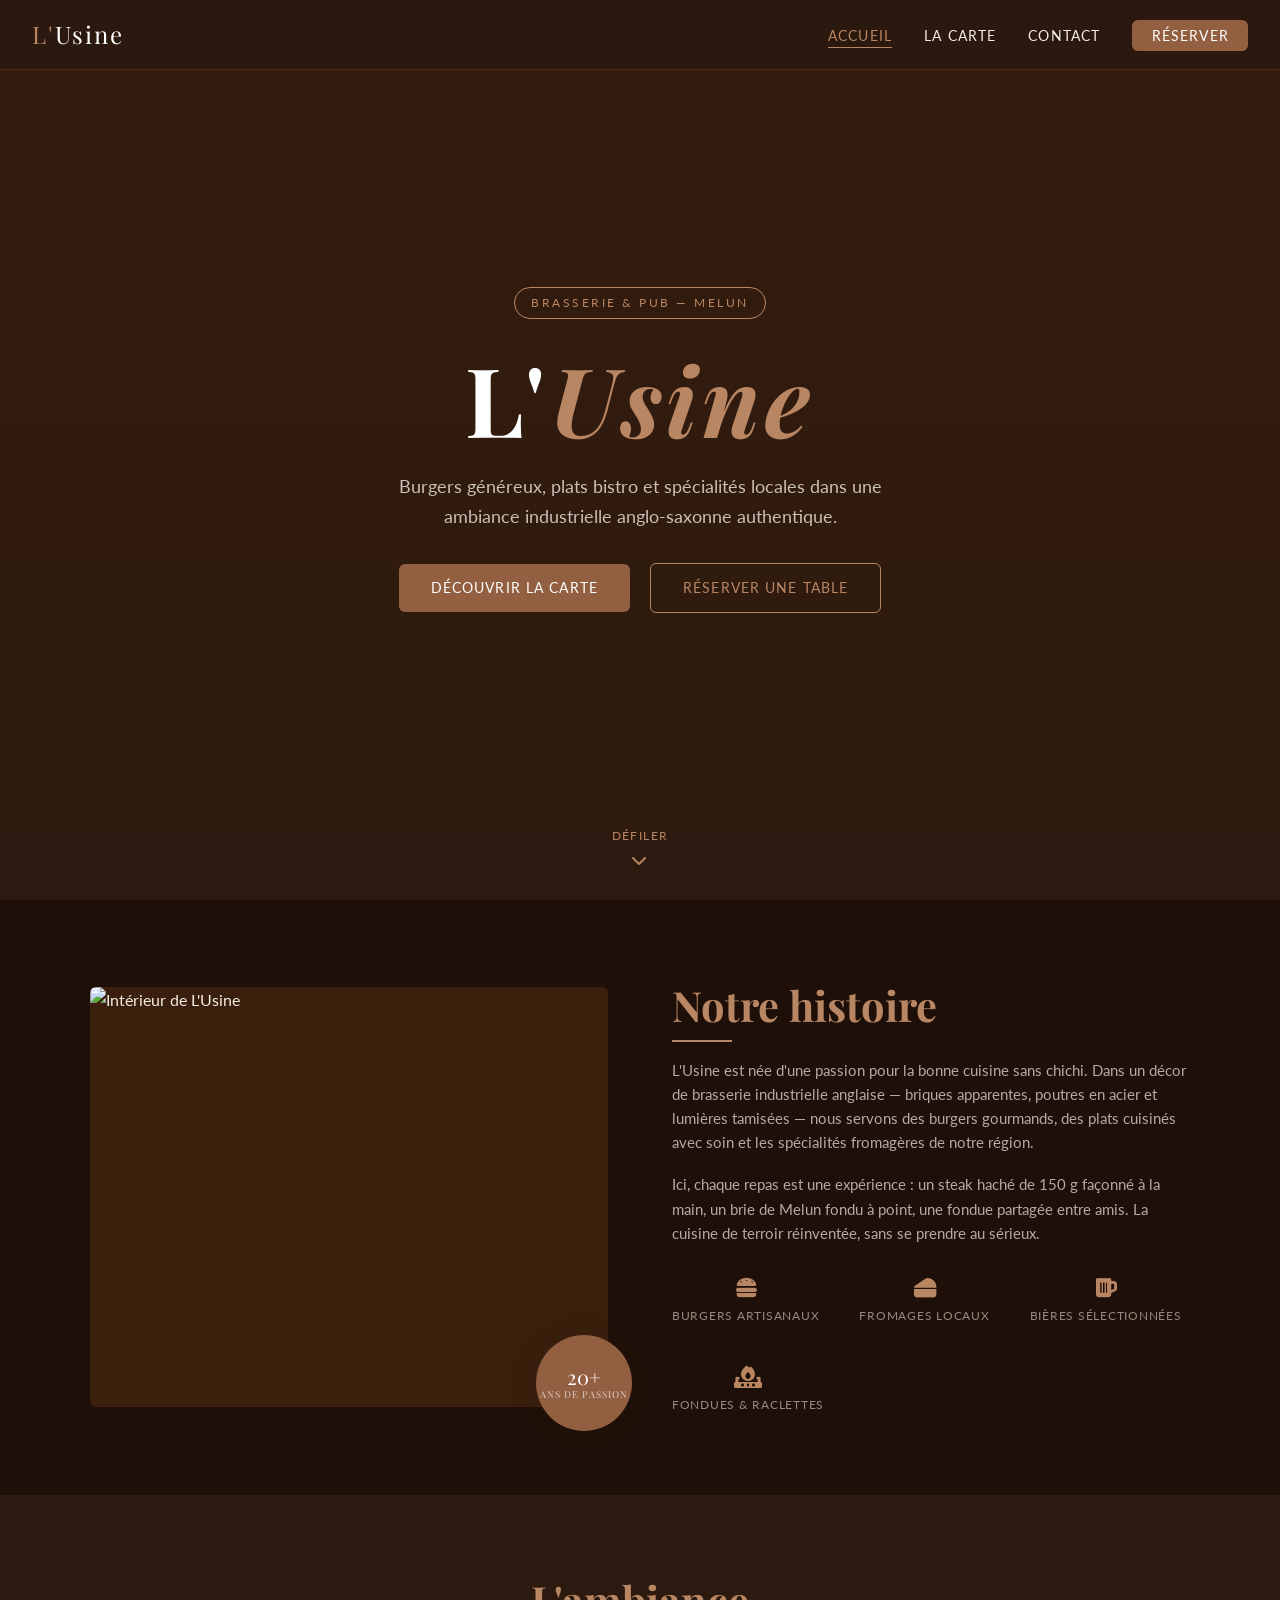
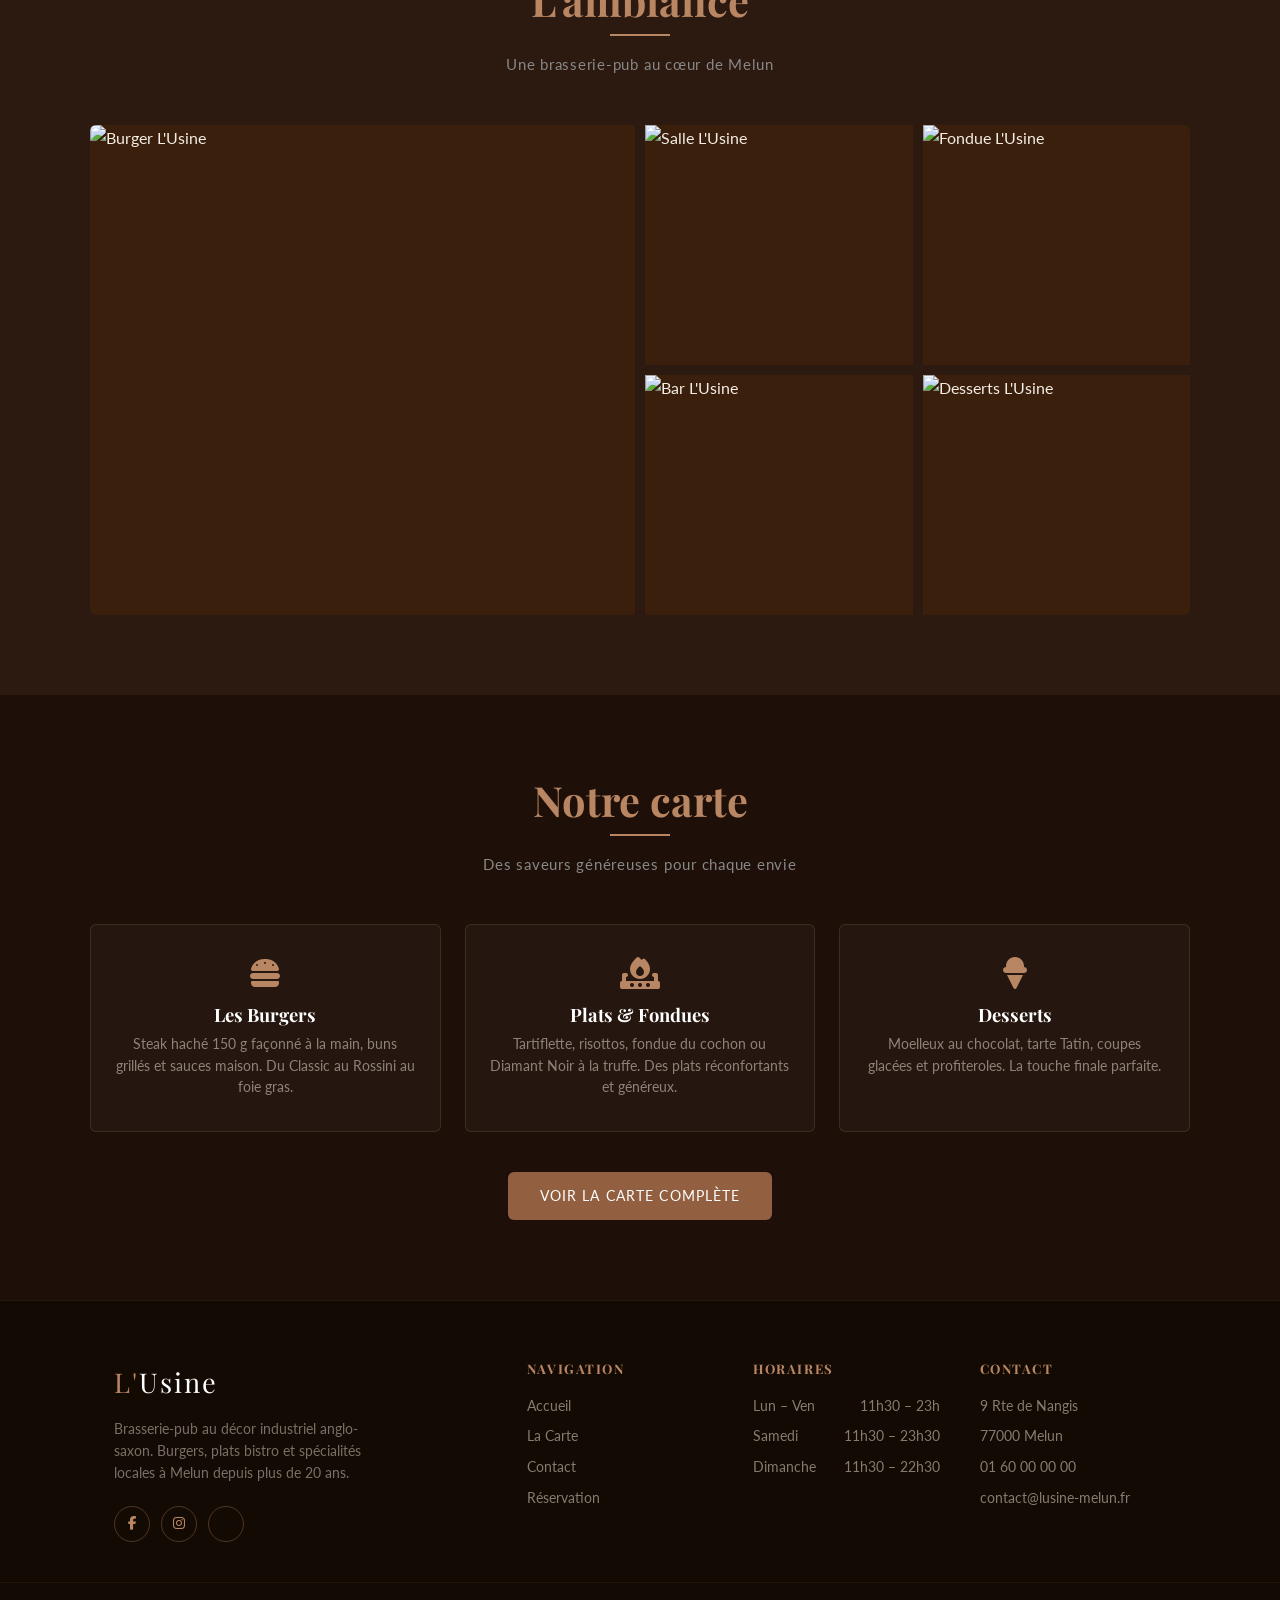
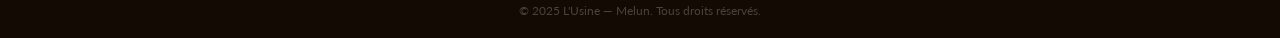
==== index.html @ f3fccd59 "Add files via upload" ====
<!DOCTYPE html>
<html lang="fr">
<head>
  <meta charset="UTF-8" />
  <meta name="viewport" content="width=device-width, initial-scale=1.0" />
  <title>L'Usine — Brasserie & Burgers à Melun</title>
  <meta name="description" content="L'Usine, brasserie-pub au décor industriel anglo-saxon. Burgers, plats bistro et spécialités locales à Melun. Ouvert 7j/7." />
  <link rel="preconnect" href="https://fonts.googleapis.com" />
  <link rel="preconnect" href="https://fonts.gstatic.com" crossorigin />
  <link href="https://fonts.googleapis.com/css2?family=Playfair+Display:ital,wght@0,400;0,700;1,400&family=Lato:wght@300;400;700&display=swap" rel="stylesheet" />
  <link rel="stylesheet" href="https://cdnjs.cloudflare.com/ajax/libs/font-awesome/6.5.1/css/all.min.css" />
  <link rel="stylesheet" href="style.css" />
</head>
<body>

  <!-- NAV -->
  <nav id="navbar">
    <a href="index.html" class="nav-logo">L'<span>Usine</span></a>
    <ul class="nav-links" id="navLinks">
      <li><a href="index.html" class="active">Accueil</a></li>
      <li><a href="menu.html">La Carte</a></li>
      <li><a href="contact.html">Contact</a></li>
      <li><a href="contact.html" class="nav-cta">Réserver</a></li>
    </ul>
    <button class="hamburger" id="hamburger" aria-label="Menu">
      <span></span><span></span><span></span>
    </button>
  </nav>

  <!-- HERO -->
  <section class="hero" id="home">
    <div class="hero-bg"></div>
    <div class="hero-overlay"></div>
    <div class="hero-content">
      <span class="hero-tag">Brasserie &amp; Pub — Melun</span>
      <h1 class="hero-title">L'<em>Usine</em></h1>
      <p class="hero-sub">Burgers généreux, plats bistro et spécialités locales dans une ambiance industrielle anglo-saxonne authentique.</p>
      <a href="menu.html" class="btn btn-primary">Découvrir la carte</a>
      <a href="contact.html" class="btn btn-outline">Réserver une table</a>
    </div>
    <div class="hero-scroll">
      <span>Défiler</span>
      <i class="fa-solid fa-chevron-down"></i>
    </div>
  </section>

  <!-- ABOUT -->
  <section id="about">
    <div class="container">
      <div class="about-grid">
        <div class="about-img-wrap">
          <img src="images/about.jpg" alt="Intérieur de L'Usine" loading="lazy" />
          <div class="about-badge">
            <span>20+</span>
            <small>ans de passion</small>
          </div>
        </div>
        <div class="about-text">
          <h2 class="section-title">Notre histoire</h2>
          <div class="section-divider"></div>
          <p>L'Usine est née d'une passion pour la bonne cuisine sans chichi. Dans un décor de brasserie industrielle anglaise — briques apparentes, poutres en acier et lumières tamisées — nous servons des burgers gourmands, des plats cuisinés avec soin et les spécialités fromagères de notre région.</p>
          <p>Ici, chaque repas est une expérience : un steak haché de 150 g façonné à la main, un brie de Melun fondu à point, une fondue partagée entre amis. La cuisine de terroir réinventée, sans se prendre au sérieux.</p>
          <div class="about-features">
            <div class="about-feat">
              <i class="fa-solid fa-burger"></i>
              <span>Burgers artisanaux</span>
            </div>
            <div class="about-feat">
              <i class="fa-solid fa-cheese"></i>
              <span>Fromages locaux</span>
            </div>
            <div class="about-feat">
              <i class="fa-solid fa-beer-mug-empty"></i>
              <span>Bières sélectionnées</span>
            </div>
            <div class="about-feat">
              <i class="fa-solid fa-fire-burner"></i>
              <span>Fondues &amp; raclettes</span>
            </div>
          </div>
        </div>
      </div>
    </div>
  </section>

  <!-- GALLERY -->
  <section id="gallery">
    <div class="container">
      <h2 class="section-title">L'ambiance</h2>
      <div class="section-divider"></div>
      <p class="section-sub">Une brasserie-pub au cœur de Melun</p>
      <div class="gallery-grid">
        <div class="gallery-item">
          <img src="images/gallery-1.jpg" alt="Burger L'Usine" loading="lazy" />
          <div class="gallery-overlay"><i class="fa-solid fa-magnifying-glass-plus"></i></div>
        </div>
        <div class="gallery-item">
          <img src="images/gallery-2.jpg" alt="Salle L'Usine" loading="lazy" />
          <div class="gallery-overlay"><i class="fa-solid fa-magnifying-glass-plus"></i></div>
        </div>
        <div class="gallery-item">
          <img src="images/gallery-3.jpg" alt="Fondue L'Usine" loading="lazy" />
          <div class="gallery-overlay"><i class="fa-solid fa-magnifying-glass-plus"></i></div>
        </div>
        <div class="gallery-item">
          <img src="images/gallery-4.jpg" alt="Bar L'Usine" loading="lazy" />
          <div class="gallery-overlay"><i class="fa-solid fa-magnifying-glass-plus"></i></div>
        </div>
        <div class="gallery-item">
          <img src="images/gallery-5.jpg" alt="Desserts L'Usine" loading="lazy" />
          <div class="gallery-overlay"><i class="fa-solid fa-magnifying-glass-plus"></i></div>
        </div>
      </div>
    </div>
  </section>

  <!-- MENU PREVIEW -->
  <section id="menu-preview">
    <div class="container">
      <h2 class="section-title">Notre carte</h2>
      <div class="section-divider"></div>
      <p class="section-sub">Des saveurs généreuses pour chaque envie</p>
      <div class="menu-preview-cards">
        <div class="menu-card">
          <i class="fa-solid fa-burger"></i>
          <h3>Les Burgers</h3>
          <p>Steak haché 150 g façonné à la main, buns grillés et sauces maison. Du Classic au Rossini au foie gras.</p>
        </div>
        <div class="menu-card">
          <i class="fa-solid fa-fire-burner"></i>
          <h3>Plats &amp; Fondues</h3>
          <p>Tartiflette, risottos, fondue du cochon ou Diamant Noir à la truffe. Des plats réconfortants et généreux.</p>
        </div>
        <div class="menu-card">
          <i class="fa-solid fa-ice-cream"></i>
          <h3>Desserts</h3>
          <p>Moelleux au chocolat, tarte Tatin, coupes glacées et profiteroles. La touche finale parfaite.</p>
        </div>
      </div>
      <div style="text-align:center">
        <a href="menu.html" class="btn btn-primary">Voir la carte complète</a>
      </div>
    </div>
  </section>

  <!-- FOOTER -->
  <footer>
    <div class="footer-grid">
      <div class="footer-brand">
        <a href="index.html" class="nav-logo">L'<span>Usine</span></a>
        <p>Brasserie-pub au décor industriel anglo-saxon. Burgers, plats bistro et spécialités locales à Melun depuis plus de 20 ans.</p>
        <div class="social-links">
          <a href="#" aria-label="Facebook"><i class="fa-brands fa-facebook-f"></i></a>
          <a href="#" aria-label="Instagram"><i class="fa-brands fa-instagram"></i></a>
          <a href="#" aria-label="TripAdvisor"><i class="fa-brands fa-tripadvisor"></i></a>
        </div>
      </div>
      <div class="footer-col">
        <h4>Navigation</h4>
        <ul>
          <li><a href="index.html">Accueil</a></li>
          <li><a href="menu.html">La Carte</a></li>
          <li><a href="contact.html">Contact</a></li>
          <li><a href="contact.html">Réservation</a></li>
        </ul>
      </div>
      <div class="footer-col">
        <h4>Horaires</h4>
        <ul class="footer-hours">
          <li><span class="day">Lun – Ven</span><span>11h30 – 23h</span></li>
          <li><span class="day">Samedi</span><span>11h30 – 23h30</span></li>
          <li><span class="day">Dimanche</span><span>11h30 – 22h30</span></li>
        </ul>
      </div>
      <div class="footer-col">
        <h4>Contact</h4>
        <ul>
          <li>9 Rte de Nangis</li>
          <li>77000 Melun</li>
          <li><a href="tel:+33160000000">01 60 00 00 00</a></li>
          <li><a href="mailto:contact@lusine-melun.fr">contact@lusine-melun.fr</a></li>
        </ul>
      </div>
    </div>
    <div class="footer-bottom">
      <p>&copy; 2025 L'Usine — Melun. Tous droits réservés.</p>
    </div>
  </footer>

  <script src="script.js"></script>
</body>
</html>
---- style.css ----
/* ===== VARIABLES & RESET ===== */
:root {
  --dark:    #2c190f;
  --mid:     #925f41;
  --accent:  #b98663;
  --light:   #f5ede4;
  --white:   #ffffff;
  --grey:    #888;
  --radius:  6px;
  --trans:   0.3s ease;
  --shadow:  0 4px 24px rgba(44,25,15,0.18);
}

*, *::before, *::after { box-sizing: border-box; margin: 0; padding: 0; }

html { scroll-behavior: smooth; font-size: 16px; }

body {
  font-family: 'Lato', sans-serif;
  background: var(--dark);
  color: var(--light);
  line-height: 1.6;
}

img { display: block; max-width: 100%; }
a  { text-decoration: none; color: inherit; }
ul { list-style: none; }

/* ===== TYPOGRAPHY ===== */
h1, h2, h3, h4 {
  font-family: 'Playfair Display', serif;
  line-height: 1.2;
}

.section-title {
  font-size: clamp(1.8rem, 4vw, 2.6rem);
  color: var(--accent);
  text-align: center;
  margin-bottom: 0.4rem;
}

.section-sub {
  text-align: center;
  color: var(--grey);
  font-size: 0.95rem;
  margin-bottom: 3rem;
  letter-spacing: 0.05em;
}

.section-divider {
  width: 60px;
  height: 2px;
  background: var(--accent);
  margin: 0.6rem auto 1rem;
}

/* ===== LAYOUT ===== */
section { padding: 80px 1.5rem; }
.container { max-width: 1100px; margin: 0 auto; }

/* ===== NAV ===== */
nav {
  position: fixed;
  top: 0; left: 0; right: 0;
  z-index: 1000;
  display: flex;
  align-items: center;
  justify-content: space-between;
  padding: 0 2rem;
  height: 70px;
  background: rgba(44,25,15,0.95);
  backdrop-filter: blur(8px);
  border-bottom: 1px solid rgba(185,134,99,0.2);
  transition: box-shadow var(--trans);
}

nav.scrolled { box-shadow: var(--shadow); }

.nav-logo {
  font-family: 'Playfair Display', serif;
  font-size: 1.5rem;
  color: var(--accent);
  letter-spacing: 0.08em;
}

.nav-logo span { color: var(--white); }

.nav-links {
  display: flex;
  gap: 2rem;
  align-items: center;
}

.nav-links a {
  font-size: 0.9rem;
  letter-spacing: 0.08em;
  text-transform: uppercase;
  color: var(--light);
  position: relative;
  transition: color var(--trans);
}

.nav-links a::after {
  content: '';
  position: absolute;
  bottom: -4px; left: 0;
  width: 0; height: 1px;
  background: var(--accent);
  transition: width var(--trans);
}

.nav-links a:hover,
.nav-links a.active { color: var(--accent); }
.nav-links a:hover::after,
.nav-links a.active::after { width: 100%; }

.nav-cta {
  background: var(--mid);
  color: var(--white) !important;
  padding: 0.45rem 1.2rem;
  border-radius: var(--radius);
  transition: background var(--trans) !important;
}

.nav-cta:hover { background: var(--accent) !important; }
.nav-cta::after { display: none !important; }

/* Hamburger */
.hamburger {
  display: none;
  flex-direction: column;
  gap: 5px;
  background: none;
  border: none;
  cursor: pointer;
  padding: 4px;
}

.hamburger span {
  display: block;
  width: 26px;
  height: 2px;
  background: var(--accent);
  border-radius: 2px;
  transition: transform var(--trans), opacity var(--trans);
}

.hamburger.open span:nth-child(1) { transform: translateY(7px) rotate(45deg); }
.hamburger.open span:nth-child(2) { opacity: 0; }
.hamburger.open span:nth-child(3) { transform: translateY(-7px) rotate(-45deg); }

/* ===== HERO ===== */
.hero {
  position: relative;
  height: 100vh;
  min-height: 600px;
  display: flex;
  align-items: center;
  justify-content: center;
  text-align: center;
  overflow: hidden;
}

.hero-bg {
  position: absolute;
  inset: 0;
  background: url('images/hero.jpg') center/cover no-repeat, #3a1f0d;
}

.hero-overlay {
  position: absolute;
  inset: 0;
  background: linear-gradient(to bottom,
    rgba(44,25,15,0.45) 0%,
    rgba(44,25,15,0.72) 60%,
    rgba(44,25,15,0.95) 100%);
}

.hero-content {
  position: relative;
  z-index: 1;
  max-width: 750px;
  padding: 1rem;
}

.hero-tag {
  display: inline-block;
  font-size: 0.78rem;
  letter-spacing: 0.2em;
  text-transform: uppercase;
  color: var(--accent);
  border: 1px solid var(--accent);
  padding: 0.3rem 1rem;
  border-radius: 100px;
  margin-bottom: 1.4rem;
}

.hero-title {
  font-size: clamp(3rem, 9vw, 6rem);
  color: var(--white);
  letter-spacing: 0.05em;
  margin-bottom: 1rem;
}

.hero-title em {
  font-style: italic;
  color: var(--accent);
}

.hero-sub {
  font-size: clamp(1rem, 2.5vw, 1.15rem);
  color: rgba(245,237,228,0.78);
  max-width: 520px;
  margin: 0 auto 2rem;
}

.btn {
  display: inline-block;
  padding: 0.8rem 2rem;
  border-radius: var(--radius);
  font-size: 0.88rem;
  letter-spacing: 0.08em;
  text-transform: uppercase;
  transition: var(--trans);
  cursor: pointer;
  border: none;
  font-family: 'Lato', sans-serif;
}

.btn-primary {
  background: var(--mid);
  color: var(--white);
}
.btn-primary:hover { background: var(--accent); transform: translateY(-2px); }

.btn-outline {
  background: transparent;
  color: var(--accent);
  border: 1px solid var(--accent);
  margin-left: 1rem;
}
.btn-outline:hover { background: var(--accent); color: var(--white); transform: translateY(-2px); }

.hero-scroll {
  position: absolute;
  bottom: 2rem;
  left: 50%;
  transform: translateX(-50%);
  display: flex;
  flex-direction: column;
  align-items: center;
  gap: 0.4rem;
  color: var(--accent);
  font-size: 0.72rem;
  letter-spacing: 0.12em;
  text-transform: uppercase;
  animation: bounce 2.2s infinite;
  z-index: 1;
}

.hero-scroll i { font-size: 1rem; }

@keyframes bounce {
  0%, 100% { transform: translateX(-50%) translateY(0); }
  50%       { transform: translateX(-50%) translateY(7px); }
}

/* ===== ABOUT ===== */
#about { background: #1e1008; }

.about-grid {
  display: grid;
  grid-template-columns: 1fr 1fr;
  gap: 4rem;
  align-items: center;
}

.about-img-wrap { position: relative; }

.about-img-wrap img {
  width: 100%;
  height: 420px;
  object-fit: cover;
  border-radius: var(--radius);
  background: #3a1f0d;
}

.about-badge {
  position: absolute;
  bottom: -24px;
  right: -24px;
  width: 96px;
  height: 96px;
  background: var(--mid);
  border-radius: 50%;
  display: flex;
  flex-direction: column;
  align-items: center;
  justify-content: center;
  font-family: 'Playfair Display', serif;
  font-size: 1.25rem;
  color: var(--white);
  line-height: 1;
  box-shadow: var(--shadow);
}

.about-badge small {
  font-size: 0.6rem;
  letter-spacing: 0.1em;
  text-transform: uppercase;
  color: rgba(255,255,255,0.7);
  margin-top: 0.2rem;
}

.about-text .section-title { text-align: left; }
.about-text .section-divider { margin-left: 0; }

.about-text p {
  color: rgba(245,237,228,0.7);
  margin-bottom: 1.1rem;
  font-size: 0.95rem;
}

.about-features {
  display: flex;
  gap: 2.5rem;
  margin-top: 2rem;
  flex-wrap: wrap;
}

.about-feat {
  display: flex;
  flex-direction: column;
  align-items: center;
  gap: 0.4rem;
  text-align: center;
}

.about-feat i { font-size: 1.4rem; color: var(--accent); }

.about-feat span {
  font-size: 0.78rem;
  letter-spacing: 0.06em;
  text-transform: uppercase;
  color: rgba(245,237,228,0.55);
}

/* ===== GALLERY ===== */
#gallery { background: var(--dark); }

.gallery-grid {
  display: grid;
  grid-template-columns: repeat(4, 1fr);
  grid-template-rows: 240px 240px;
  gap: 10px;
  border-radius: var(--radius);
  overflow: hidden;
}

.gallery-item {
  position: relative;
  overflow: hidden;
  cursor: pointer;
}

.gallery-item:first-child {
  grid-column: 1 / 3;
  grid-row: 1 / 3;
}

.gallery-item img {
  width: 100%;
  height: 100%;
  object-fit: cover;
  transition: transform 0.5s ease;
  background: #3a1f0d;
}

.gallery-item:hover img { transform: scale(1.07); }

.gallery-overlay {
  position: absolute;
  inset: 0;
  background: rgba(44,25,15,0.5);
  opacity: 0;
  transition: opacity var(--trans);
  display: flex;
  align-items: center;
  justify-content: center;
  color: var(--white);
  font-size: 1.8rem;
}

.gallery-item:hover .gallery-overlay { opacity: 1; }

/* ===== MENU PREVIEW (index) ===== */
#menu-preview { background: #1e1008; }

.menu-preview-cards {
  display: grid;
  grid-template-columns: repeat(3, 1fr);
  gap: 1.5rem;
  margin-bottom: 2.5rem;
}

.menu-card {
  background: rgba(255,255,255,0.03);
  border: 1px solid rgba(185,134,99,0.18);
  border-radius: var(--radius);
  padding: 2rem 1.5rem;
  text-align: center;
  transition: border-color var(--trans), transform var(--trans);
}

.menu-card:hover { border-color: var(--accent); transform: translateY(-4px); }
.menu-card i { font-size: 2rem; color: var(--accent); margin-bottom: 0.9rem; }
.menu-card h3 { font-size: 1.15rem; color: var(--white); margin-bottom: 0.5rem; }
.menu-card p { font-size: 0.85rem; color: rgba(245,237,228,0.5); }

/* ===== FOOTER ===== */
footer { background: #130a03; border-top: 1px solid rgba(185,134,99,0.12); }

.footer-grid {
  display: grid;
  grid-template-columns: 2fr 1fr 1fr 1fr;
  gap: 2.5rem;
  padding: 60px 1.5rem 40px;
  max-width: 1100px;
  margin: 0 auto;
}

.footer-brand .nav-logo {
  font-size: 1.7rem;
  margin-bottom: 0.8rem;
  display: block;
}

.footer-brand p {
  font-size: 0.86rem;
  color: rgba(245,237,228,0.45);
  max-width: 270px;
  margin-bottom: 1.4rem;
}

.social-links { display: flex; gap: 0.7rem; }

.social-links a {
  width: 36px; height: 36px;
  border-radius: 50%;
  border: 1px solid rgba(185,134,99,0.35);
  display: flex;
  align-items: center;
  justify-content: center;
  color: var(--accent);
  font-size: 0.85rem;
  transition: background var(--trans), border-color var(--trans);
}

.social-links a:hover { background: var(--mid); border-color: var(--mid); color: var(--white); }

.footer-col h4 {
  font-size: 0.82rem;
  letter-spacing: 0.12em;
  text-transform: uppercase;
  color: var(--accent);
  margin-bottom: 1.1rem;
}

.footer-col ul li {
  margin-bottom: 0.55rem;
  font-size: 0.86rem;
  color: rgba(245,237,228,0.5);
}

.footer-col ul li a:hover { color: var(--accent); }

.footer-hours li {
  display: flex;
  justify-content: space-between;
  gap: 0.5rem;
}

.footer-bottom {
  border-top: 1px solid rgba(185,134,99,0.08);
  text-align: center;
  padding: 1.1rem;
  font-size: 0.78rem;
  color: rgba(245,237,228,0.25);
}

/* ===== PAGE HERO (menu & contact) ===== */
.page-hero {
  height: 320px;
  display: flex;
  align-items: flex-end;
  justify-content: center;
  padding-bottom: 2.5rem;
  position: relative;
  overflow: hidden;
  margin-top: 70px;
}

.page-hero-bg {
  position: absolute;
  inset: 0;
  background: url('images/menu-hero.jpg') center/cover no-repeat, #3a1f0d;
}

.page-hero-bg.contact-bg {
  background: url('images/contact-hero.jpg') center/cover no-repeat, #3a1f0d;
}

.page-hero-overlay {
  position: absolute;
  inset: 0;
  background: linear-gradient(to bottom, rgba(44,25,15,0.38), rgba(44,25,15,0.92));
}

.page-hero-content { position: relative; z-index: 1; text-align: center; }
.page-hero h1 { font-size: clamp(2rem, 6vw, 3.8rem); color: var(--white); margin-bottom: 0.35rem; }
.page-hero p { color: rgba(245,237,228,0.6); font-size: 0.95rem; letter-spacing: 0.04em; }

/* ===== MENU PAGE ===== */
.menu-tabs-section { background: #1a0e07; padding: 60px 1.5rem; }

.menu-tabs {
  display: flex;
  gap: 0.5rem;
  flex-wrap: wrap;
  justify-content: center;
  margin-bottom: 3rem;
}

.tab-btn {
  background: transparent;
  border: 1px solid rgba(185,134,99,0.28);
  color: rgba(245,237,228,0.55);
  padding: 0.45rem 1.2rem;
  border-radius: 100px;
  font-size: 0.82rem;
  letter-spacing: 0.06em;
  cursor: pointer;
  transition: var(--trans);
  font-family: 'Lato', sans-serif;
}

.tab-btn:hover, .tab-btn.active {
  background: var(--mid);
  border-color: var(--mid);
  color: var(--white);
}

.menu-panel { display: none; }
.menu-panel.active { display: block; animation: fadeIn 0.3s ease; }

@keyframes fadeIn { from { opacity: 0; transform: translateY(8px); } to { opacity: 1; transform: none; } }

.menu-category-title {
  font-size: 1.35rem;
  color: var(--accent);
  margin-bottom: 1.2rem;
  padding-bottom: 0.5rem;
  border-bottom: 1px solid rgba(185,134,99,0.18);
  font-family: 'Playfair Display', serif;
}

.menu-items {
  display: grid;
  grid-template-columns: repeat(auto-fill, minmax(300px, 1fr));
  gap: 1px;
  background: rgba(185,134,99,0.07);
  border-radius: var(--radius);
  overflow: hidden;
  margin-bottom: 2.5rem;
}

.menu-item {
  background: rgba(26,14,7,0.95);
  padding: 1.1rem 1.3rem;
  display: flex;
  justify-content: space-between;
  align-items: flex-start;
  gap: 1rem;
  transition: background var(--trans);
}

.menu-item:hover { background: rgba(44,25,15,0.98); }

.menu-item-info { flex: 1; min-width: 0; }

.menu-item-name {
  font-weight: 700;
  font-size: 0.93rem;
  color: var(--white);
  margin-bottom: 0.2rem;
}

.menu-item-desc {
  font-size: 0.78rem;
  color: rgba(245,237,228,0.42);
  line-height: 1.4;
}

.menu-item-price {
  font-family: 'Playfair Display', serif;
  font-size: 0.97rem;
  color: var(--accent);
  white-space: nowrap;
  padding-top: 0.05rem;
  flex-shrink: 0;
}

.menu-note {
  background: rgba(185,134,99,0.07);
  border-left: 3px solid var(--accent);
  padding: 0.75rem 1.1rem;
  border-radius: 0 var(--radius) var(--radius) 0;
  font-size: 0.83rem;
  color: rgba(245,237,228,0.55);
  margin-bottom: 2rem;
}

/* ===== CONTACT PAGE ===== */
.contact-section { background: #1a0e07; padding: 80px 1.5rem; }

.contact-grid {
  display: grid;
  grid-template-columns: 1fr 1.4fr;
  gap: 4rem;
  align-items: start;
}

.contact-info h2 { font-size: 1.9rem; color: var(--accent); margin-bottom: 0.8rem; }

.contact-info > p {
  color: rgba(245,237,228,0.56);
  margin-bottom: 2.2rem;
  font-size: 0.93rem;
}

.contact-detail {
  display: flex;
  gap: 1rem;
  align-items: flex-start;
  margin-bottom: 1.4rem;
}

.contact-detail-icon {
  width: 42px; height: 42px;
  border-radius: 50%;
  background: rgba(185,134,99,0.12);
  display: flex;
  align-items: center;
  justify-content: center;
  color: var(--accent);
  font-size: 0.95rem;
  flex-shrink: 0;
}

.contact-detail-text strong {
  display: block;
  font-size: 0.78rem;
  letter-spacing: 0.07em;
  text-transform: uppercase;
  color: var(--accent);
  margin-bottom: 0.2rem;
}

.contact-detail-text span,
.contact-detail-text a { font-size: 0.88rem; color: rgba(245,237,228,0.62); }
.contact-detail-text a:hover { color: var(--accent); }

.hours-table { width: 100%; border-collapse: collapse; margin-top: 0.4rem; }
.hours-table td { padding: 0.28rem 0; font-size: 0.86rem; color: rgba(245,237,228,0.58); }
.hours-table td:first-child { color: rgba(245,237,228,0.78); }
.hours-table td:last-child { text-align: right; }
.hours-table tr.closed td { opacity: 0.38; }

/* Form */
.contact-form-wrap {
  background: rgba(255,255,255,0.025);
  border: 1px solid rgba(185,134,99,0.14);
  border-radius: var(--radius);
  padding: 2.2rem;
}

.contact-form-wrap h3 { font-size: 1.35rem; color: var(--white); margin-bottom: 0.3rem; }
.contact-form-wrap > p { color: rgba(245,237,228,0.4); font-size: 0.85rem; margin-bottom: 1.8rem; }

.form-row { display: grid; grid-template-columns: 1fr 1fr; gap: 1rem; }

.form-group {
  display: flex;
  flex-direction: column;
  gap: 0.35rem;
  margin-bottom: 1.1rem;
}

.form-group label {
  font-size: 0.78rem;
  letter-spacing: 0.06em;
  text-transform: uppercase;
  color: rgba(245,237,228,0.55);
}

.form-group input,
.form-group select,
.form-group textarea {
  background: rgba(44,25,15,0.7);
  border: 1px solid rgba(185,134,99,0.22);
  border-radius: var(--radius);
  color: var(--light);
  font-family: 'Lato', sans-serif;
  font-size: 0.92rem;
  padding: 0.65rem 0.95rem;
  transition: border-color var(--trans);
  outline: none;
  width: 100%;
}

.form-group input:focus,
.form-group select:focus,
.form-group textarea:focus { border-color: var(--accent); }
.form-group select option { background: var(--dark); }
.form-group textarea { resize: vertical; min-height: 110px; }

.form-submit { width: 100%; padding: 0.85rem; font-size: 0.92rem; margin-top: 0.5rem; }

.form-success {
  display: none;
  text-align: center;
  padding: 2rem 1rem;
  color: #7ecba1;
}

.form-success i { font-size: 2.2rem; margin-bottom: 0.6rem; display: block; }

/* Map */
.map-section { padding: 0; }
.map-section iframe { width: 100%; height: 400px; border: none; display: block; }

/* ===== RESPONSIVE ===== */
@media (max-width: 1024px) {
  .footer-grid { grid-template-columns: 1fr 1fr; }
  .about-badge { right: 0; bottom: -16px; }
}

@media (max-width: 900px) {
  .gallery-grid {
    grid-template-columns: 1fr 1fr;
    grid-template-rows: 220px 220px;
  }
  .gallery-item:first-child { grid-column: 1 / 3; }
  .menu-preview-cards { grid-template-columns: 1fr 1fr; }
  .about-grid { grid-template-columns: 1fr; gap: 2rem; }
  .about-img-wrap { order: -1; }
  .contact-grid { grid-template-columns: 1fr; }
}

@media (max-width: 768px) {
  .nav-links {
    display: none;
    flex-direction: column;
    position: absolute;
    top: 70px; left: 0; right: 0;
    background: var(--dark);
    padding: 1.5rem 2rem;
    gap: 1.2rem;
    border-bottom: 1px solid rgba(185,134,99,0.15);
  }
  .nav-links.open { display: flex; }
  .hamburger { display: flex; }
  .btn-outline { margin-left: 0; margin-top: 0.5rem; }
  .hero .btn { display: block; width: fit-content; margin: 0 auto 0.6rem; }
  .footer-grid { grid-template-columns: 1fr; gap: 2rem; }
  .form-row { grid-template-columns: 1fr; }
  section { padding: 60px 1.2rem; }
  .gallery-grid { grid-template-columns: 1fr; grid-template-rows: auto; }
  .gallery-item:first-child { grid-column: auto; }
  .gallery-item { height: 210px; }
  .menu-preview-cards { grid-template-columns: 1fr; max-width: 380px; margin-left: auto; margin-right: auto; }
}
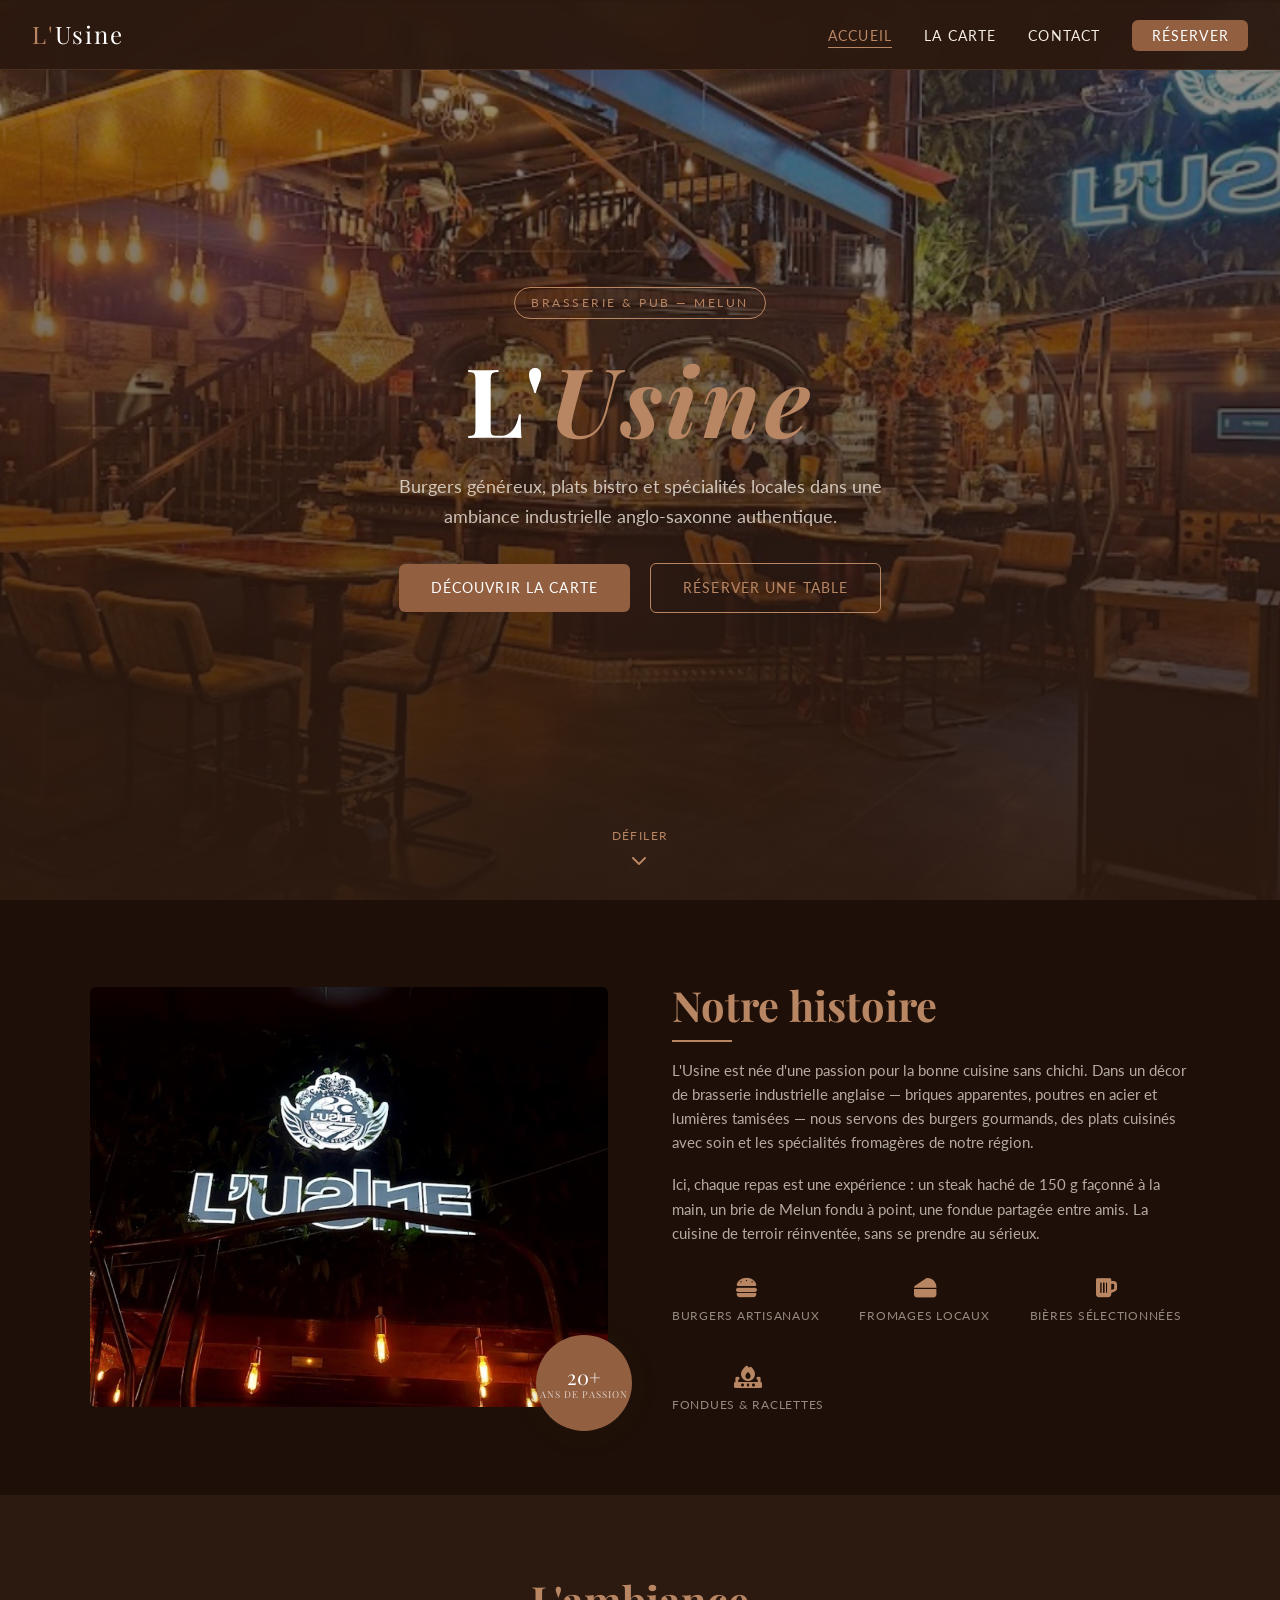
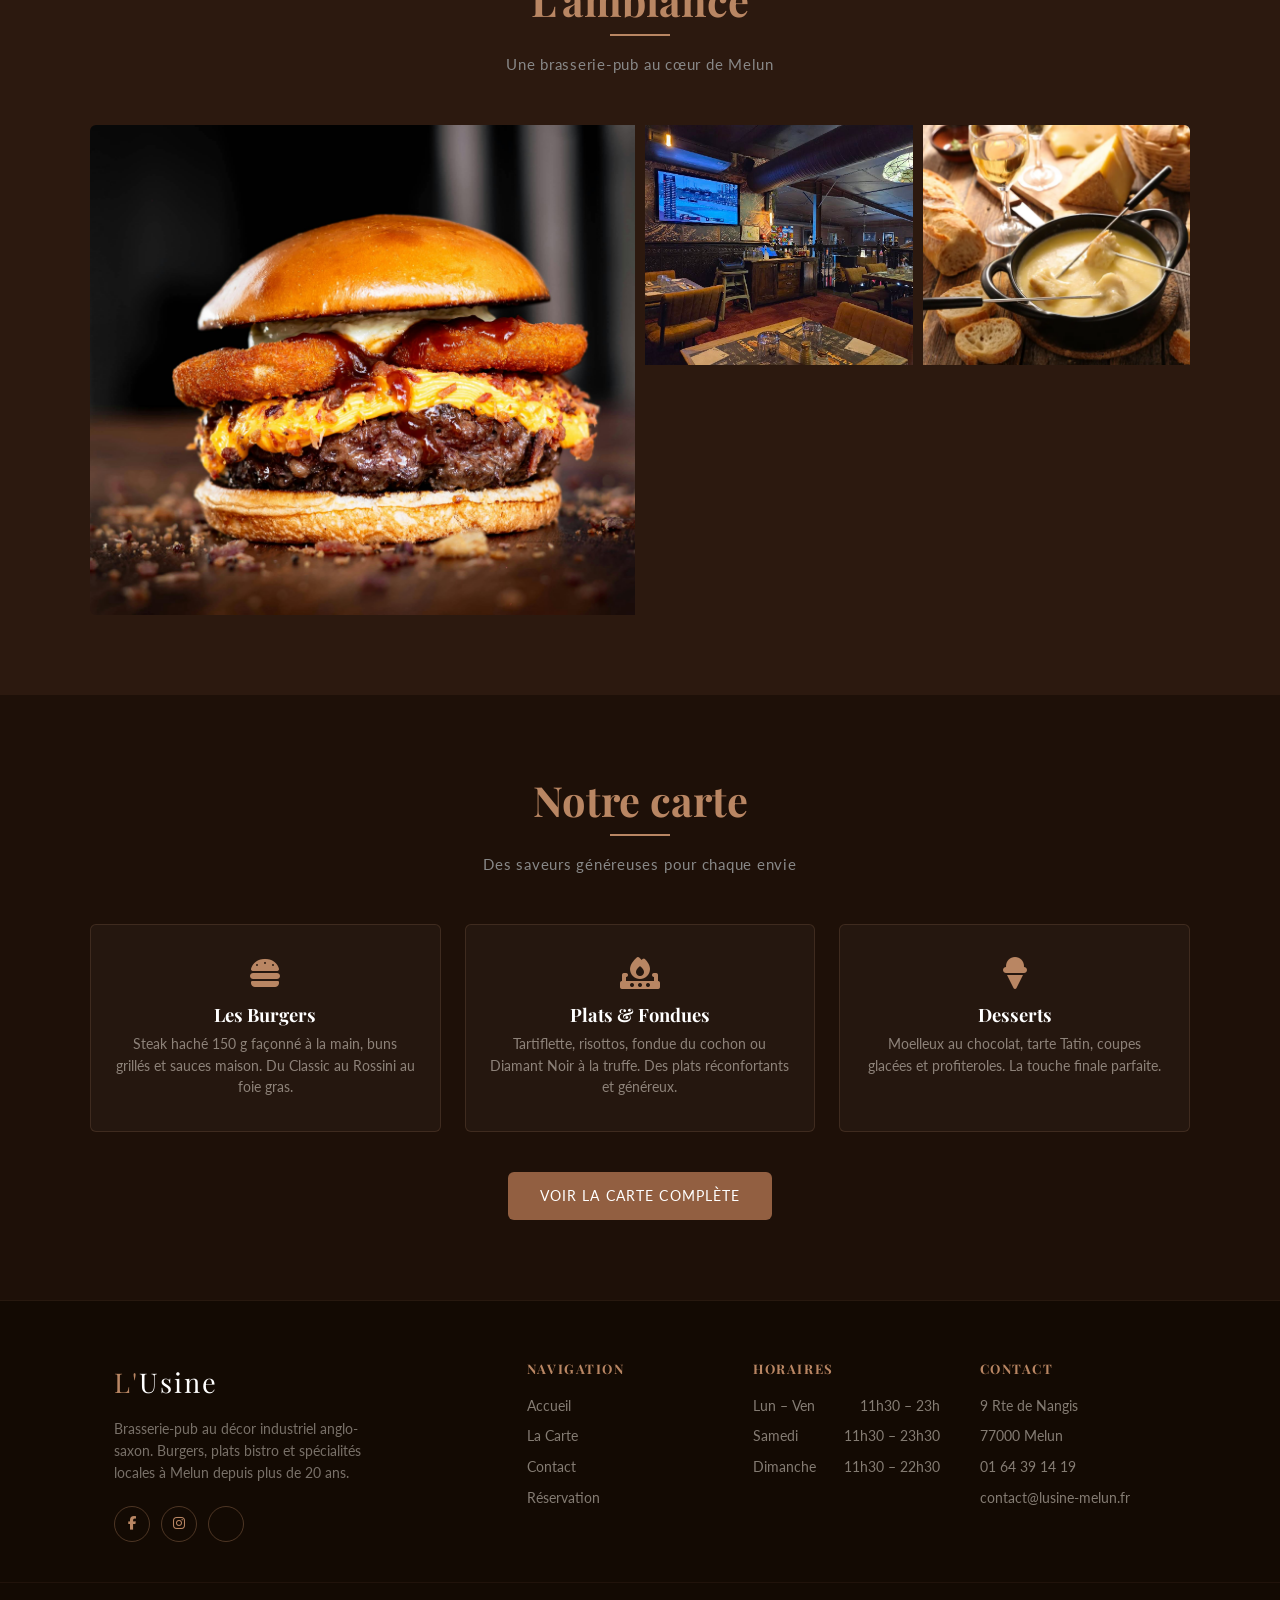
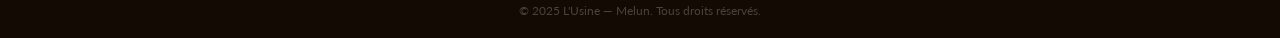
==== commit 8e588c18: "Add files via upload" ====
--- a/index.html
+++ b/index.html
@@ -151,7 +151,7 @@
         <p>Brasserie-pub au décor industriel anglo-saxon. Burgers, plats bistro et spécialités locales à Melun depuis plus de 20 ans.</p>
         <div class="social-links">
           <a href="#" aria-label="Facebook"><i class="fa-brands fa-facebook-f"></i></a>
-          <a href="#" aria-label="Instagram"><i class="fa-brands fa-instagram"></i></a>
+          <a href="https://www.instagram.com/lusine_restaurant?igsh=aWJvb3c2M2ZjbWoz" target="_blank" rel="noopener" aria-label="Instagram"><i class="fa-brands fa-instagram"></i></a>
           <a href="#" aria-label="TripAdvisor"><i class="fa-brands fa-tripadvisor"></i></a>
         </div>
       </div>
@@ -177,7 +177,7 @@
         <ul>
           <li>9 Rte de Nangis</li>
           <li>77000 Melun</li>
-          <li><a href="tel:+33160000000">01 60 00 00 00</a></li>
+          <li><a href="tel:+33164391419">01 64 39 14 19</a></li>
           <li><a href="mailto:contact@lusine-melun.fr">contact@lusine-melun.fr</a></li>
         </ul>
       </div>
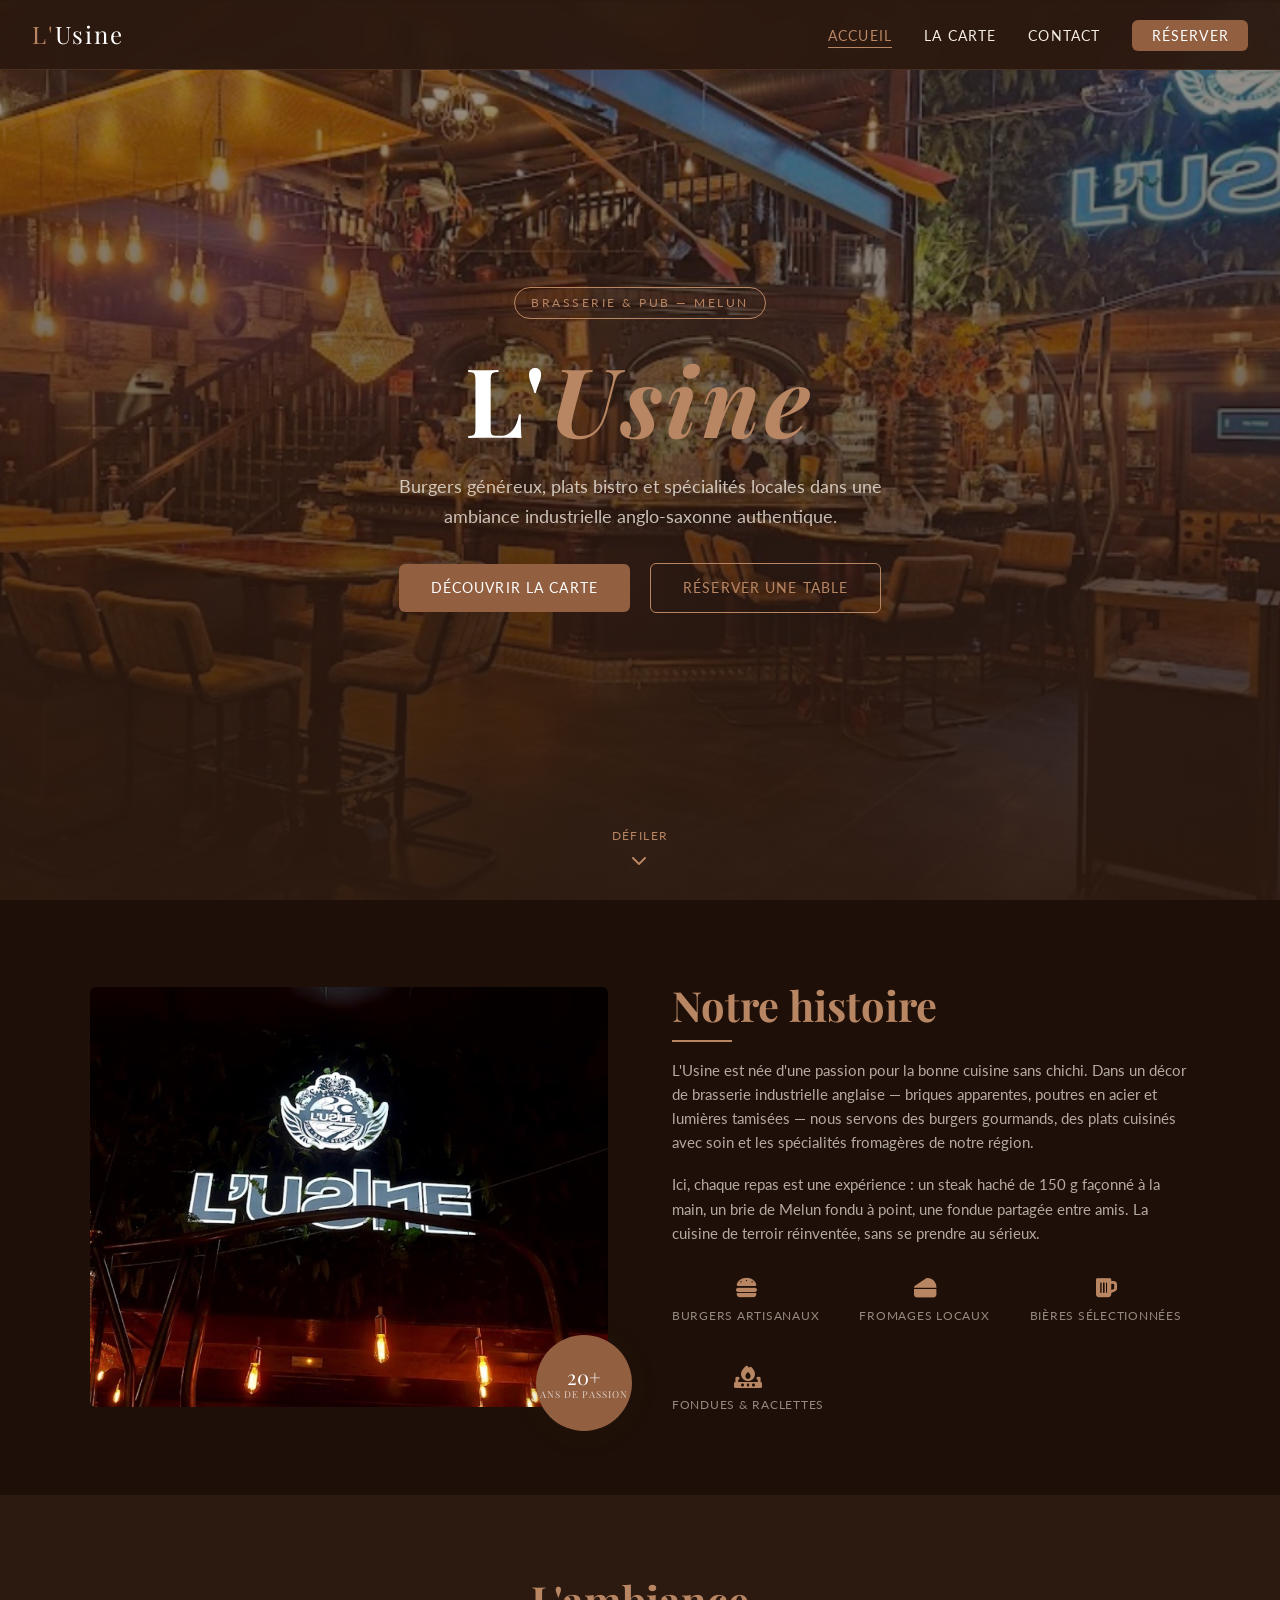
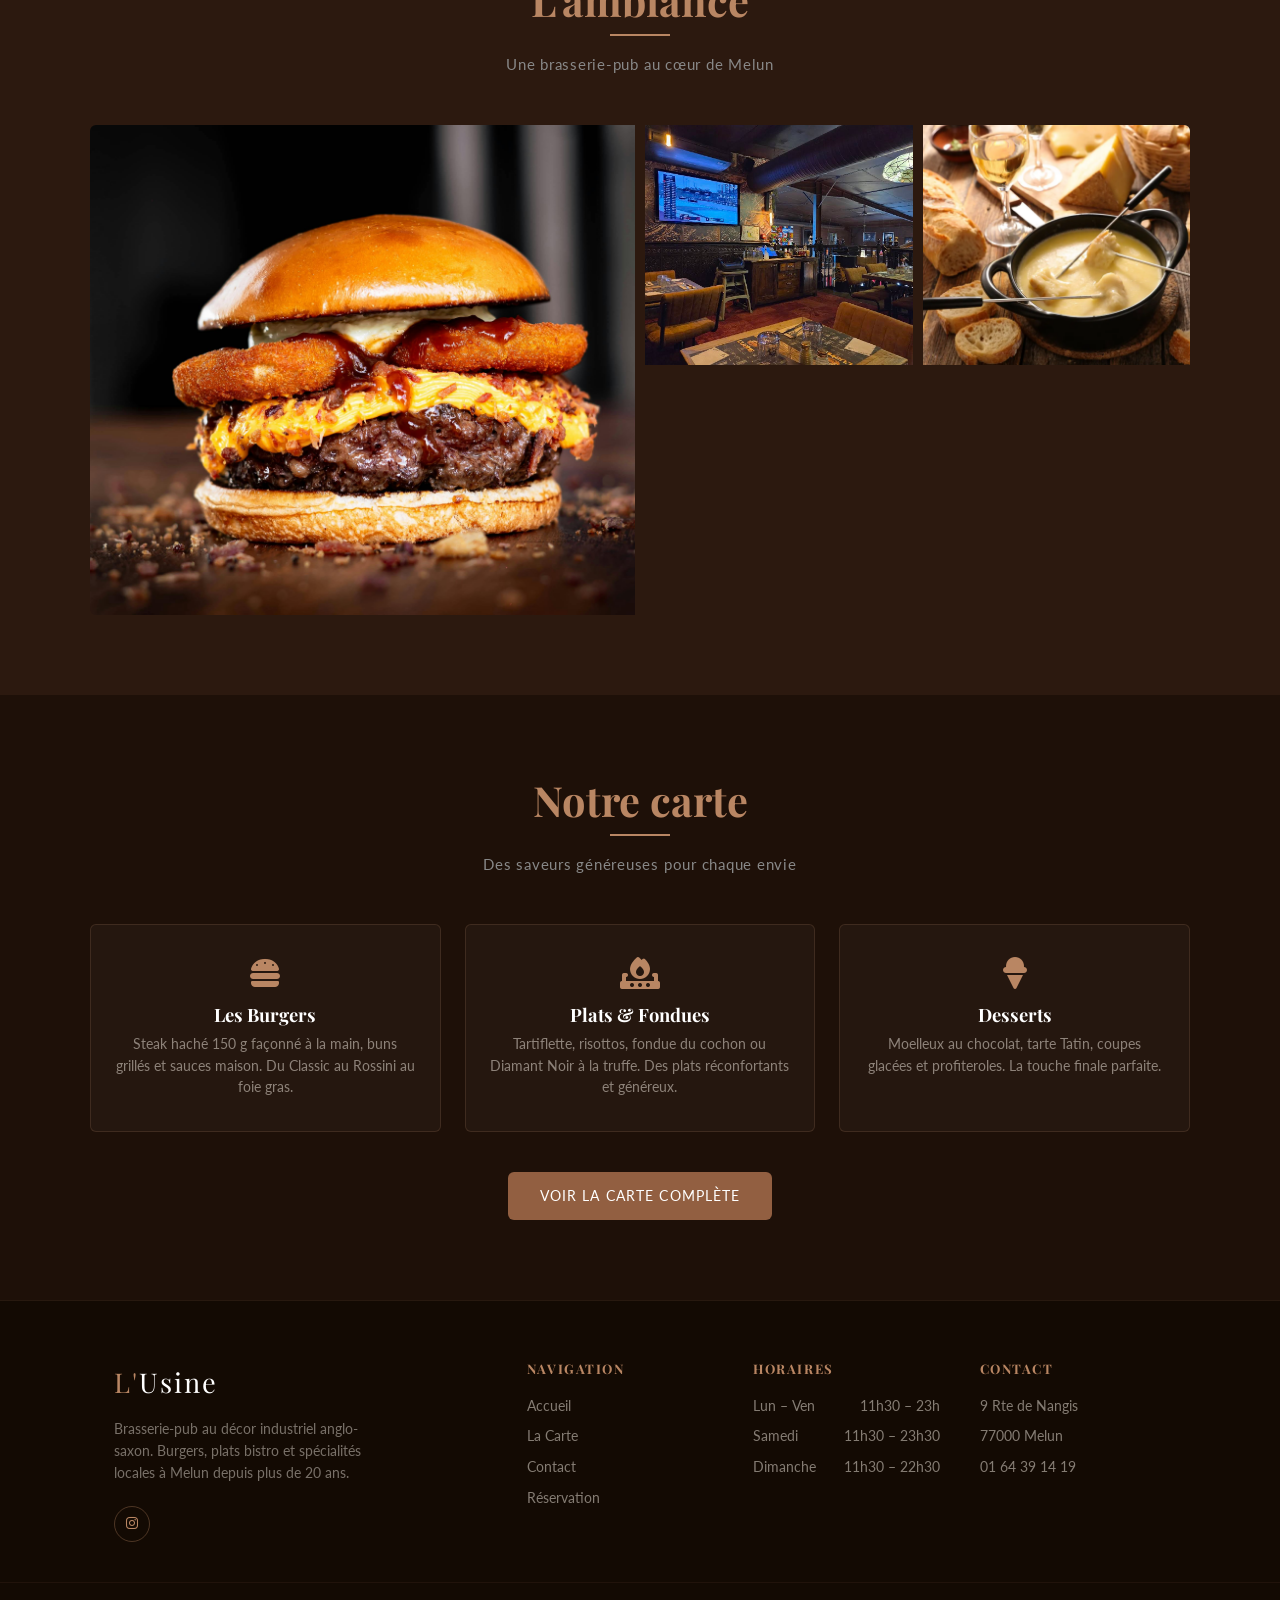
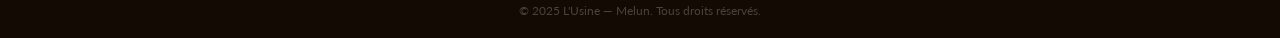
==== commit beda7f8c: "Add files via upload" ====
--- a/index.html
+++ b/index.html
@@ -150,9 +150,7 @@
         <a href="index.html" class="nav-logo">L'<span>Usine</span></a>
         <p>Brasserie-pub au décor industriel anglo-saxon. Burgers, plats bistro et spécialités locales à Melun depuis plus de 20 ans.</p>
         <div class="social-links">
-          <a href="#" aria-label="Facebook"><i class="fa-brands fa-facebook-f"></i></a>
           <a href="https://www.instagram.com/lusine_restaurant?igsh=aWJvb3c2M2ZjbWoz" target="_blank" rel="noopener" aria-label="Instagram"><i class="fa-brands fa-instagram"></i></a>
-          <a href="#" aria-label="TripAdvisor"><i class="fa-brands fa-tripadvisor"></i></a>
         </div>
       </div>
       <div class="footer-col">
@@ -178,7 +176,6 @@
           <li>9 Rte de Nangis</li>
           <li>77000 Melun</li>
           <li><a href="tel:+33164391419">01 64 39 14 19</a></li>
-          <li><a href="mailto:contact@lusine-melun.fr">contact@lusine-melun.fr</a></li>
         </ul>
       </div>
     </div>
